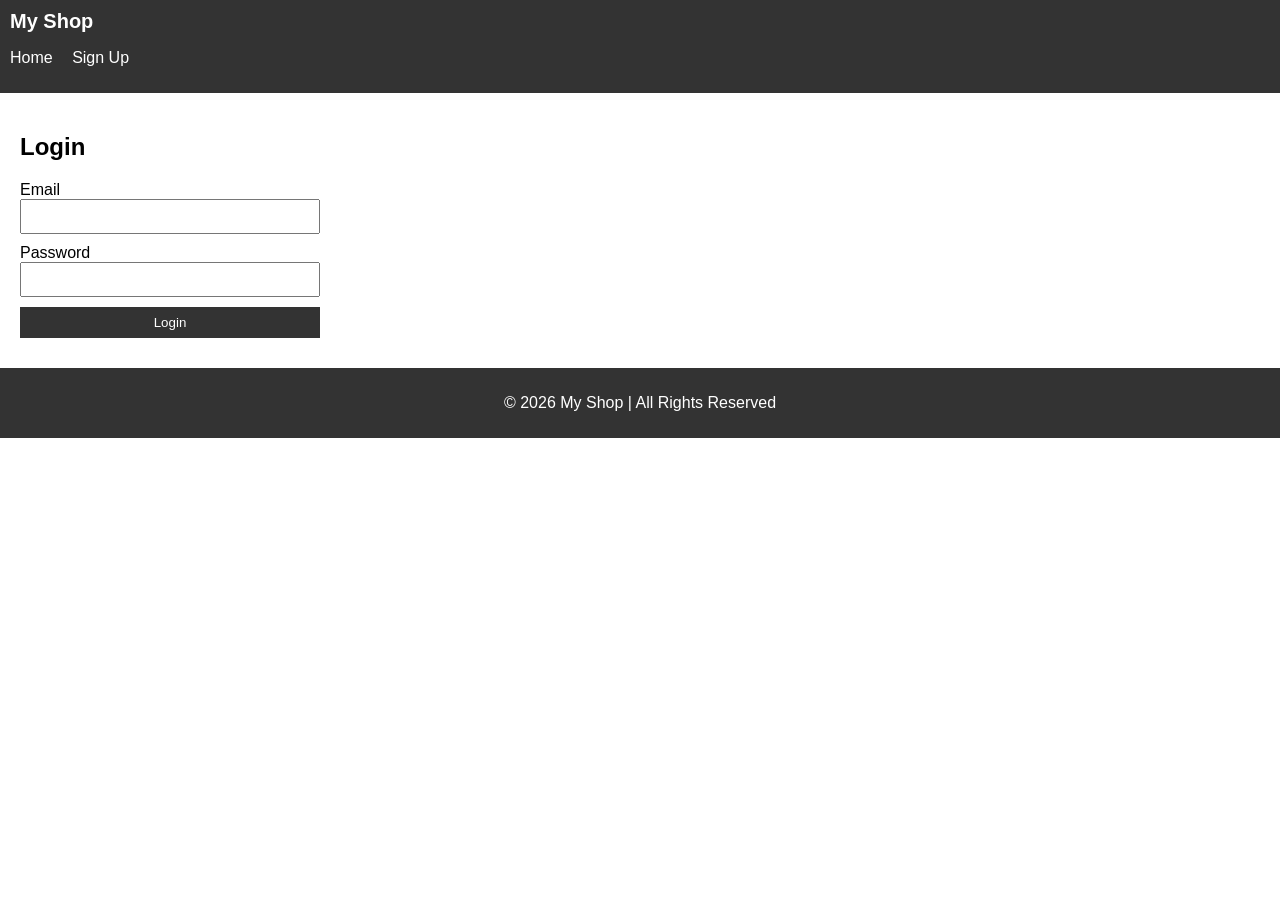
==== login.html @ 73df5454 "reset" ====
<!DOCTYPE html>
<html lang="en">
<head>
    <meta charset="UTF-8">
    <title>Login</title>
    <link rel="stylesheet" href="style.css">
</head>
<body>

<header>
    <div class="logo">My Shop</div>

    <nav>
        <ul>
            <li><a href="index.html">Home</a></li>
            <li><a href="signup.html">Sign Up</a></li>
        </ul>
    </nav>
</header>

<section class="auth">
    <h2>Login</h2>

    <form>
        <label>Email</label>
        <input type="email" required>

        <label>Password</label>
        <input type="password" required>

        <button type="submit">Login</button>
    </form>
</section>

<footer>
    <p>&copy; 2026 My Shop | All Rights Reserved</p>
</footer>

</body>
</html>
---- style.css ----
/* Reset */
body {
  font-family: Arial, sans-serif;
  margin: 0;
  padding: 0;
}

/* Header */
header {
  background-color: #333;
  color: white;
  padding: 10px;
}

.logo {
  font-size: 20px;
  font-weight: bold;
}

nav ul {
  list-style: none;
  padding: 0;
}

nav ul li {
  display: inline;
  margin-right: 15px;
}

nav a {
  color: white;
  text-decoration: none;
}

/* Hero */
.hero {
  text-align: center;
  padding: 30px;
  background-color: #eee;
}

.hero img {
  max-width: 100%;
}

/* About */
.about {
  padding: 20px;
}

/* Products */
.products {
  padding: 20px;
}

.product-grid {
  display: flex;
  gap: 10px;
}

.product-card {
  border: 1px solid #ccc;
  padding: 10px;
  width: 200px;
  text-align: center;
}

.product-card img {
  width: 100%;
  height: 150px;
}

/* Contact */
.contact {
  padding: 20px;
}

.contact form {
  display: flex;
  flex-direction: column;
  max-width: 300px;
}

.contact input,
.contact textarea,
.contact button {
  margin-bottom: 10px;
  padding: 8px;
}

/* Login & Signup */
.auth {
  padding: 20px;
}

.auth form {
  display: flex;
  flex-direction: column;
  max-width: 300px;
}

.auth input,
.auth button {
  margin-bottom: 10px;
  padding: 8px;
}

button {
  background-color: #333;
  color: white;
  border: none;
  cursor: pointer;
}

/* Footer */
footer {
  text-align: center;
  padding: 10px;
  background-color: #333;
  color: white;
}
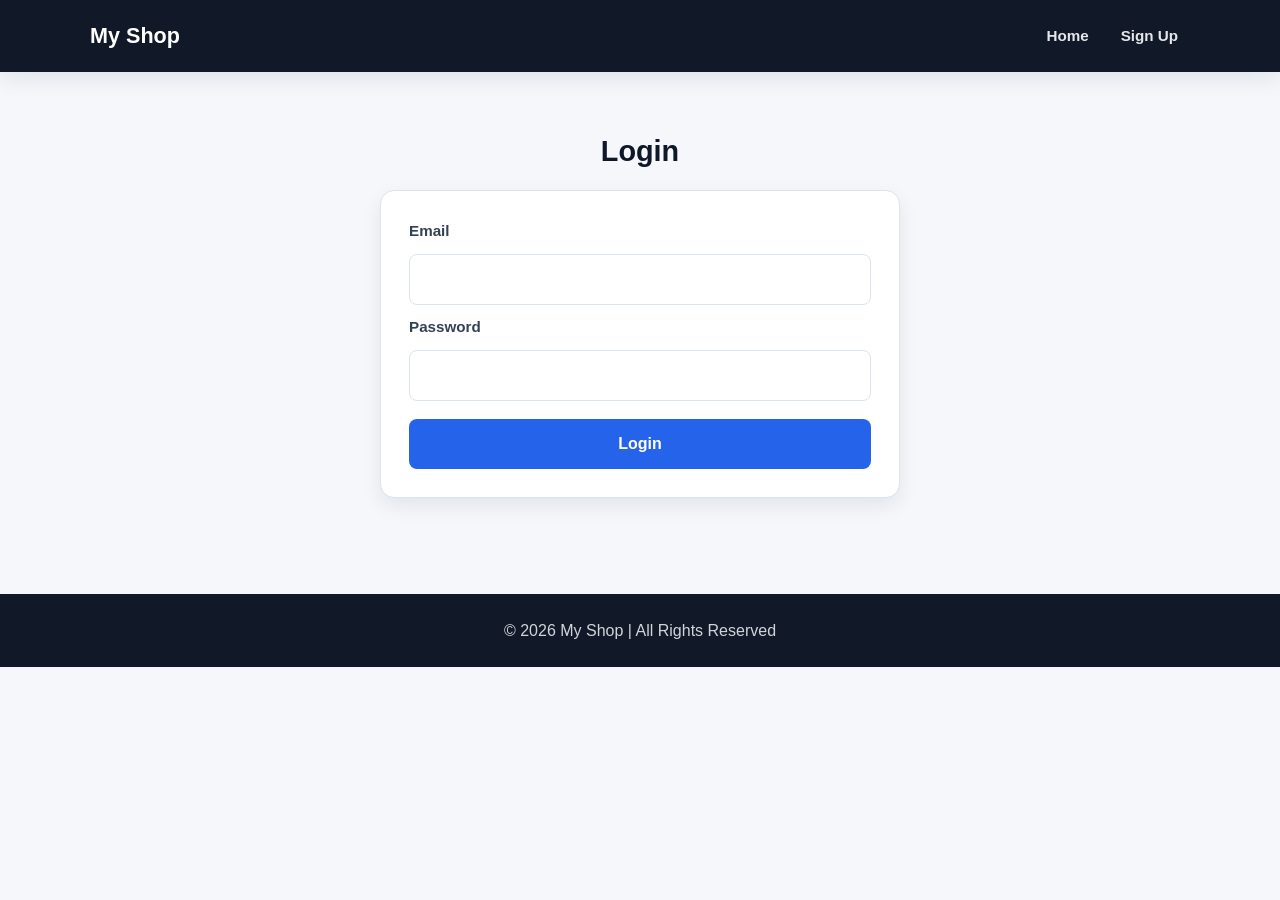
==== commit 45a57949: "updating css" ====
--- a/login.html
+++ b/login.html
@@ -2,6 +2,7 @@
 <html lang="en">
 <head>
     <meta charset="UTF-8">
+    <meta name="viewport" content="width=device-width, initial-scale=1.0">
     <title>Login</title>
     <link rel="stylesheet" href="style.css">
 </head>
@@ -37,4 +38,4 @@
 </footer>
 
 </body>
-</html>+</html>
--- a/style.css
+++ b/style.css
@@ -1,121 +1,407 @@
-/* Reset */
+/* =========================
+   Theme
+========================= */
+:root {
+  --color-bg: #f5f7fb;
+  --color-surface: #ffffff;
+  --color-text: #1f2937;
+  --color-muted: #64748b;
+  --color-primary: #2563eb;
+  --color-primary-dark: #1d4ed8;
+  --color-accent: #f97316;
+  --color-border: #dbe3ef;
+  --shadow-sm: 0 8px 20px rgba(15, 23, 42, 0.08);
+  --shadow-md: 0 16px 40px rgba(15, 23, 42, 0.12);
+  --radius-sm: 8px;
+  --radius-md: 14px;
+  --container: 1100px;
+}
+
+/* =========================
+   Base
+========================= */
+* {
+  box-sizing: border-box;
+}
+
+html {
+  scroll-behavior: smooth;
+}
+
 body {
-  font-family: Arial, sans-serif;
+  min-height: 100vh;
+  margin: 0;
+  color: var(--color-text);
+  background: var(--color-bg);
+  font-family: Arial, Helvetica, sans-serif;
+  line-height: 1.6;
+}
+
+img {
+  display: block;
+  max-width: 100%;
+}
+
+a {
+  color: inherit;
+}
+
+h1,
+h2,
+h3,
+p {
+  margin-top: 0;
+}
+
+h1 {
+  margin-bottom: 10px;
+  font-size: clamp(2rem, 4vw, 3.4rem);
+  line-height: 1.1;
+}
+
+h2 {
+  margin-bottom: 16px;
+  color: #0f172a;
+  font-size: 1.8rem;
+}
+
+h3 {
+  margin-bottom: 6px;
+  font-size: 1.12rem;
+}
+
+section {
+  width: min(var(--container), calc(100% - 32px));
+  margin: 0 auto;
+  padding: 56px 0;
+}
+
+/* =========================
+   Header / Navigation
+========================= */
+header {
+  position: sticky;
+  top: 0;
+  z-index: 10;
+  display: flex;
+  align-items: center;
+  justify-content: space-between;
+  gap: 24px;
+  padding: 16px max(20px, calc((100% - var(--container)) / 2));
+  color: #ffffff;
+  background: #111827;
+  box-shadow: var(--shadow-sm);
+}
+
+.logo {
+  font-size: 1.35rem;
+  font-weight: 800;
+  letter-spacing: 0;
+}
+
+nav ul {
+  display: flex;
+  flex-wrap: wrap;
+  justify-content: flex-end;
+  gap: 8px;
   margin: 0;
   padding: 0;
-}
-
-/* Header */
-header {
-  background-color: #333;
-  color: white;
-  padding: 10px;
-}
-
-.logo {
-  font-size: 20px;
-  font-weight: bold;
-}
-
-nav ul {
   list-style: none;
-  padding: 0;
-}
-
-nav ul li {
-  display: inline;
-  margin-right: 15px;
 }
 
 nav a {
-  color: white;
+  display: inline-flex;
+  align-items: center;
+  min-height: 38px;
+  padding: 8px 12px;
+  border-radius: var(--radius-sm);
+  color: #e5e7eb;
+  font-size: 0.95rem;
+  font-weight: 700;
   text-decoration: none;
-}
-
-/* Hero */
+  transition: background-color 0.2s ease, color 0.2s ease;
+}
+
+nav a:hover,
+nav a:focus {
+  color: #ffffff;
+  background: rgba(255, 255, 255, 0.12);
+  outline: none;
+}
+
+/* =========================
+   Hero
+========================= */
 .hero {
+  display: grid;
+  grid-template-columns: minmax(260px, 0.95fr) minmax(280px, 1.05fr);
+  align-items: center;
+  gap: 36px;
+  width: 100%;
+  max-width: none;
+  min-height: 520px;
+  margin: 0;
+  padding: 72px max(20px, calc((100% - var(--container)) / 2));
+  color: #ffffff;
+  background:
+    linear-gradient(120deg, rgba(15, 23, 42, 0.88), rgba(37, 99, 235, 0.7)),
+    #1f2937;
+}
+
+.hero img {
+  grid-row: 1 / span 2;
+  grid-column: 2;
+  width: 100%;
+  height: min(360px, 48vw);
+  border: 6px solid rgba(255, 255, 255, 0.25);
+  border-radius: var(--radius-md);
+  object-fit: cover;
+  box-shadow: var(--shadow-md);
+}
+
+.hero h1,
+.hero p {
+  grid-column: 1;
+  max-width: 560px;
+}
+
+.hero p {
+  margin-bottom: 0;
+  color: #e0ecff;
+  font-size: 1.1rem;
+}
+
+/* =========================
+   About
+========================= */
+.about {
+  max-width: 860px;
   text-align: center;
-  padding: 30px;
-  background-color: #eee;
-}
-
-.hero img {
-  max-width: 100%;
-}
-
-/* About */
-.about {
-  padding: 20px;
-}
-
-/* Products */
-.products {
-  padding: 20px;
+}
+
+.about p {
+  color: var(--color-muted);
+  font-size: 1.03rem;
+}
+
+.about strong {
+  color: var(--color-primary);
+}
+
+/* =========================
+   Products
+========================= */
+.products h2 {
+  text-align: center;
 }
 
 .product-grid {
-  display: flex;
-  gap: 10px;
+  display: grid;
+  grid-template-columns: repeat(3, minmax(0, 1fr));
+  gap: 24px;
 }
 
 .product-card {
-  border: 1px solid #ccc;
-  padding: 10px;
-  width: 200px;
-  text-align: center;
+  overflow: hidden;
+  border: 1px solid var(--color-border);
+  border-radius: var(--radius-md);
+  background: var(--color-surface);
+  box-shadow: var(--shadow-sm);
+  transition: transform 0.2s ease, box-shadow 0.2s ease;
+}
+
+.product-card:hover {
+  transform: translateY(-6px);
+  box-shadow: var(--shadow-md);
 }
 
 .product-card img {
   width: 100%;
-  height: 150px;
-}
-
-/* Contact */
-.contact {
-  padding: 20px;
-}
-
-.contact form {
-  display: flex;
-  flex-direction: column;
-  max-width: 300px;
-}
-
-.contact input,
-.contact textarea,
-.contact button {
-  margin-bottom: 10px;
-  padding: 8px;
-}
-
-/* Login & Signup */
+  aspect-ratio: 4 / 3;
+  object-fit: cover;
+  background: #e5e7eb;
+}
+
+.product-card h3,
+.product-card p,
+.product-card .price {
+  margin-right: 18px;
+  margin-left: 18px;
+}
+
+.product-card h3 {
+  margin-top: 18px;
+}
+
+.product-card p {
+  min-height: 48px;
+  color: var(--color-muted);
+}
+
+.price {
+  display: inline-block;
+  margin-bottom: 20px;
+  color: var(--color-accent);
+  font-size: 1.15rem;
+  font-weight: 800;
+}
+
+/* =========================
+   Forms
+========================= */
+.contact,
 .auth {
-  padding: 20px;
-}
-
+  max-width: 520px;
+}
+
+.contact h2,
+.auth h2 {
+  text-align: center;
+}
+
+.contact form,
 .auth form {
   display: flex;
   flex-direction: column;
-  max-width: 300px;
-}
-
-.auth input,
-.auth button {
-  margin-bottom: 10px;
-  padding: 8px;
+  gap: 10px;
+  padding: 28px;
+  border: 1px solid var(--color-border);
+  border-radius: var(--radius-md);
+  background: var(--color-surface);
+  box-shadow: var(--shadow-sm);
+}
+
+label {
+  color: #334155;
+  font-size: 0.95rem;
+  font-weight: 700;
+}
+
+input,
+textarea {
+  width: 100%;
+  padding: 12px 14px;
+  border: 1px solid var(--color-border);
+  border-radius: var(--radius-sm);
+  color: var(--color-text);
+  font: inherit;
+  background: #ffffff;
+  transition: border-color 0.2s ease, box-shadow 0.2s ease;
+}
+
+textarea {
+  min-height: 130px;
+  resize: vertical;
+}
+
+input:focus,
+textarea:focus {
+  border-color: var(--color-primary);
+  box-shadow: 0 0 0 4px rgba(37, 99, 235, 0.14);
+  outline: none;
 }
 
 button {
-  background-color: #333;
-  color: white;
-  border: none;
+  min-height: 44px;
+  margin-top: 8px;
+  padding: 12px 18px;
+  border: 0;
+  border-radius: var(--radius-sm);
+  color: #ffffff;
+  background: var(--color-primary);
+  font: inherit;
+  font-weight: 800;
   cursor: pointer;
-}
-
-/* Footer */
+  transition: background-color 0.2s ease, transform 0.2s ease;
+}
+
+button:hover {
+  background: var(--color-primary-dark);
+  transform: translateY(-1px);
+}
+
+/* =========================
+   Footer
+========================= */
 footer {
+  margin-top: 40px;
+  padding: 24px 16px;
+  color: #d1d5db;
   text-align: center;
-  padding: 10px;
-  background-color: #333;
-  color: white;
-}+  background: #111827;
+}
+
+footer p {
+  margin: 0;
+}
+
+/* =========================
+   Responsive
+========================= */
+@media (max-width: 820px) {
+  header {
+    align-items: flex-start;
+    flex-direction: column;
+  }
+
+  nav ul {
+    justify-content: flex-start;
+  }
+
+  .hero {
+    grid-template-columns: 1fr;
+    min-height: auto;
+    padding-top: 48px;
+    padding-bottom: 48px;
+  }
+
+  .hero img {
+    grid-row: 3;
+    grid-column: auto;
+    height: auto;
+    max-height: 280px;
+  }
+
+  .hero h1 {
+    grid-row: 1;
+  }
+
+  .hero p {
+    grid-row: 2;
+  }
+
+  .product-grid {
+    grid-template-columns: repeat(2, minmax(0, 1fr));
+  }
+}
+
+@media (max-width: 560px) {
+  section {
+    width: min(100% - 24px, var(--container));
+    padding: 40px 0;
+  }
+
+  header {
+    padding: 14px 12px;
+  }
+
+  nav a {
+    min-height: 34px;
+    padding: 6px 9px;
+    font-size: 0.88rem;
+  }
+
+  .hero {
+    padding-right: 12px;
+    padding-left: 12px;
+  }
+
+  .product-grid {
+    grid-template-columns: 1fr;
+  }
+
+  .contact form,
+  .auth form {
+    padding: 20px;
+  }
+}
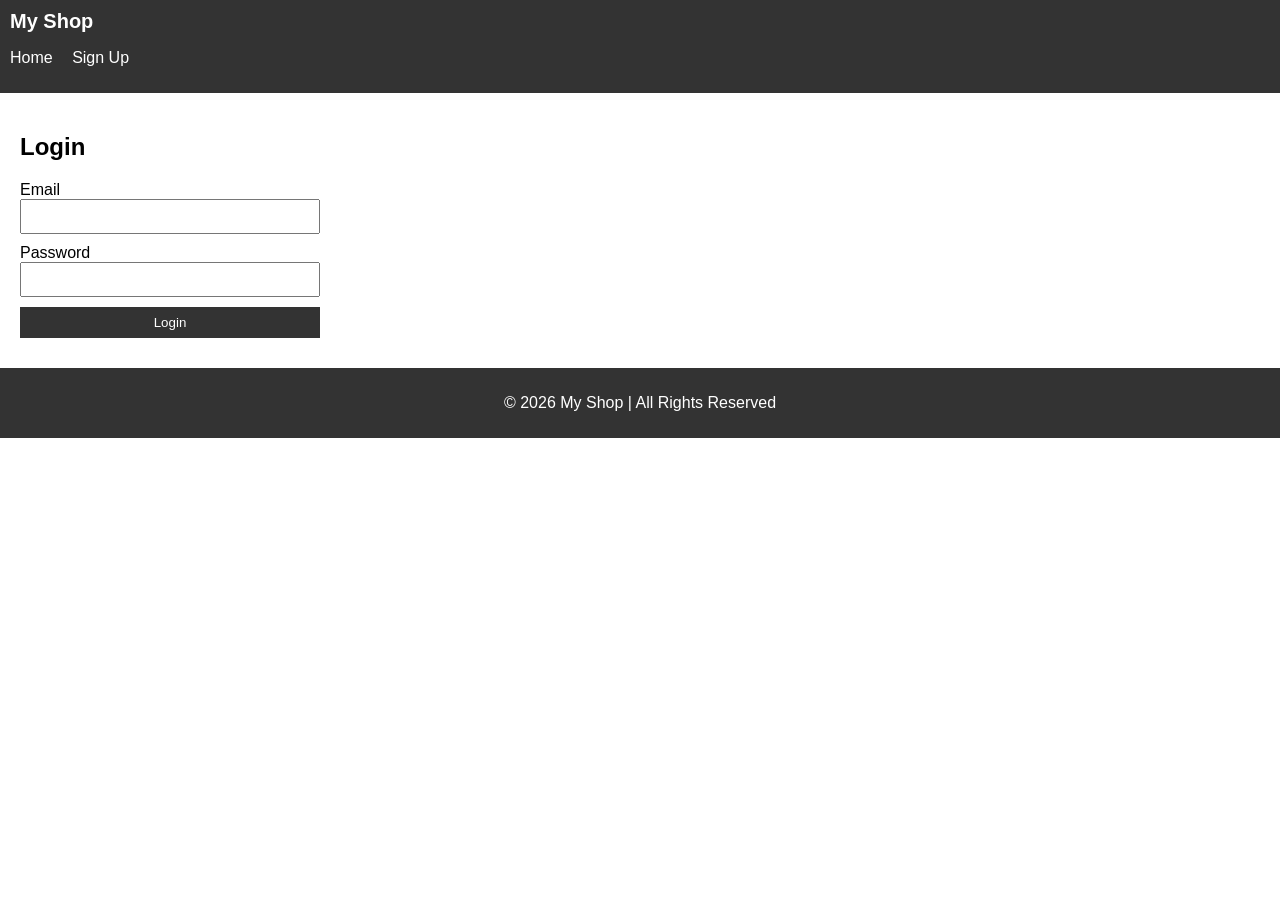
==== commit 0cbef6f6: "hu" ====
--- a/login.html
+++ b/login.html
@@ -2,7 +2,6 @@
 <html lang="en">
 <head>
     <meta charset="UTF-8">
-    <meta name="viewport" content="width=device-width, initial-scale=1.0">
     <title>Login</title>
     <link rel="stylesheet" href="style.css">
 </head>
@@ -38,4 +37,4 @@
 </footer>
 
 </body>
-</html>
+</html>
--- a/style.css
+++ b/style.css
@@ -1,407 +1,121 @@
-/* =========================
-   Theme
-========================= */
-:root {
-  --color-bg: #f5f7fb;
-  --color-surface: #ffffff;
-  --color-text: #1f2937;
-  --color-muted: #64748b;
-  --color-primary: #2563eb;
-  --color-primary-dark: #1d4ed8;
-  --color-accent: #f97316;
-  --color-border: #dbe3ef;
-  --shadow-sm: 0 8px 20px rgba(15, 23, 42, 0.08);
-  --shadow-md: 0 16px 40px rgba(15, 23, 42, 0.12);
-  --radius-sm: 8px;
-  --radius-md: 14px;
-  --container: 1100px;
+/* Reset */
+body {
+  font-family: Arial, sans-serif;
+  margin: 0;
+  padding: 0;
 }
 
-/* =========================
-   Base
-========================= */
-* {
-  box-sizing: border-box;
+/* Header */
+header {
+  background-color: #333;
+  color: white;
+  padding: 10px;
 }
 
-html {
-  scroll-behavior: smooth;
+.logo {
+  font-size: 20px;
+  font-weight: bold;
 }
 
-body {
-  min-height: 100vh;
-  margin: 0;
-  color: var(--color-text);
-  background: var(--color-bg);
-  font-family: Arial, Helvetica, sans-serif;
-  line-height: 1.6;
+nav ul {
+  list-style: none;
+  padding: 0;
 }
 
-img {
-  display: block;
+nav ul li {
+  display: inline;
+  margin-right: 15px;
+}
+
+nav a {
+  color: white;
+  text-decoration: none;
+}
+
+/* Hero */
+.hero {
+  text-align: center;
+  padding: 30px;
+  background-color: #eee;
+}
+
+.hero img {
   max-width: 100%;
 }
 
-a {
-  color: inherit;
+/* About */
+.about {
+  padding: 20px;
 }
 
-h1,
-h2,
-h3,
-p {
-  margin-top: 0;
-}
-
-h1 {
-  margin-bottom: 10px;
-  font-size: clamp(2rem, 4vw, 3.4rem);
-  line-height: 1.1;
-}
-
-h2 {
-  margin-bottom: 16px;
-  color: #0f172a;
-  font-size: 1.8rem;
-}
-
-h3 {
-  margin-bottom: 6px;
-  font-size: 1.12rem;
-}
-
-section {
-  width: min(var(--container), calc(100% - 32px));
-  margin: 0 auto;
-  padding: 56px 0;
-}
-
-/* =========================
-   Header / Navigation
-========================= */
-header {
-  position: sticky;
-  top: 0;
-  z-index: 10;
-  display: flex;
-  align-items: center;
-  justify-content: space-between;
-  gap: 24px;
-  padding: 16px max(20px, calc((100% - var(--container)) / 2));
-  color: #ffffff;
-  background: #111827;
-  box-shadow: var(--shadow-sm);
-}
-
-.logo {
-  font-size: 1.35rem;
-  font-weight: 800;
-  letter-spacing: 0;
-}
-
-nav ul {
-  display: flex;
-  flex-wrap: wrap;
-  justify-content: flex-end;
-  gap: 8px;
-  margin: 0;
-  padding: 0;
-  list-style: none;
-}
-
-nav a {
-  display: inline-flex;
-  align-items: center;
-  min-height: 38px;
-  padding: 8px 12px;
-  border-radius: var(--radius-sm);
-  color: #e5e7eb;
-  font-size: 0.95rem;
-  font-weight: 700;
-  text-decoration: none;
-  transition: background-color 0.2s ease, color 0.2s ease;
-}
-
-nav a:hover,
-nav a:focus {
-  color: #ffffff;
-  background: rgba(255, 255, 255, 0.12);
-  outline: none;
-}
-
-/* =========================
-   Hero
-========================= */
-.hero {
-  display: grid;
-  grid-template-columns: minmax(260px, 0.95fr) minmax(280px, 1.05fr);
-  align-items: center;
-  gap: 36px;
-  width: 100%;
-  max-width: none;
-  min-height: 520px;
-  margin: 0;
-  padding: 72px max(20px, calc((100% - var(--container)) / 2));
-  color: #ffffff;
-  background:
-    linear-gradient(120deg, rgba(15, 23, 42, 0.88), rgba(37, 99, 235, 0.7)),
-    #1f2937;
-}
-
-.hero img {
-  grid-row: 1 / span 2;
-  grid-column: 2;
-  width: 100%;
-  height: min(360px, 48vw);
-  border: 6px solid rgba(255, 255, 255, 0.25);
-  border-radius: var(--radius-md);
-  object-fit: cover;
-  box-shadow: var(--shadow-md);
-}
-
-.hero h1,
-.hero p {
-  grid-column: 1;
-  max-width: 560px;
-}
-
-.hero p {
-  margin-bottom: 0;
-  color: #e0ecff;
-  font-size: 1.1rem;
-}
-
-/* =========================
-   About
-========================= */
-.about {
-  max-width: 860px;
-  text-align: center;
-}
-
-.about p {
-  color: var(--color-muted);
-  font-size: 1.03rem;
-}
-
-.about strong {
-  color: var(--color-primary);
-}
-
-/* =========================
-   Products
-========================= */
-.products h2 {
-  text-align: center;
+/* Products */
+.products {
+  padding: 20px;
 }
 
 .product-grid {
-  display: grid;
-  grid-template-columns: repeat(3, minmax(0, 1fr));
-  gap: 24px;
+  display: flex;
+  gap: 10px;
 }
 
 .product-card {
-  overflow: hidden;
-  border: 1px solid var(--color-border);
-  border-radius: var(--radius-md);
-  background: var(--color-surface);
-  box-shadow: var(--shadow-sm);
-  transition: transform 0.2s ease, box-shadow 0.2s ease;
-}
-
-.product-card:hover {
-  transform: translateY(-6px);
-  box-shadow: var(--shadow-md);
+  border: 1px solid #ccc;
+  padding: 10px;
+  width: 200px;
+  text-align: center;
 }
 
 .product-card img {
   width: 100%;
-  aspect-ratio: 4 / 3;
-  object-fit: cover;
-  background: #e5e7eb;
+  height: 150px;
 }
 
-.product-card h3,
-.product-card p,
-.product-card .price {
-  margin-right: 18px;
-  margin-left: 18px;
+/* Contact */
+.contact {
+  padding: 20px;
 }
 
-.product-card h3 {
-  margin-top: 18px;
+.contact form {
+  display: flex;
+  flex-direction: column;
+  max-width: 300px;
 }
 
-.product-card p {
-  min-height: 48px;
-  color: var(--color-muted);
+.contact input,
+.contact textarea,
+.contact button {
+  margin-bottom: 10px;
+  padding: 8px;
 }
 
-.price {
-  display: inline-block;
-  margin-bottom: 20px;
-  color: var(--color-accent);
-  font-size: 1.15rem;
-  font-weight: 800;
+/* Login & Signup */
+.auth {
+  padding: 20px;
 }
 
-/* =========================
-   Forms
-========================= */
-.contact,
-.auth {
-  max-width: 520px;
-}
-
-.contact h2,
-.auth h2 {
-  text-align: center;
-}
-
-.contact form,
 .auth form {
   display: flex;
   flex-direction: column;
-  gap: 10px;
-  padding: 28px;
-  border: 1px solid var(--color-border);
-  border-radius: var(--radius-md);
-  background: var(--color-surface);
-  box-shadow: var(--shadow-sm);
+  max-width: 300px;
 }
 
-label {
-  color: #334155;
-  font-size: 0.95rem;
-  font-weight: 700;
-}
-
-input,
-textarea {
-  width: 100%;
-  padding: 12px 14px;
-  border: 1px solid var(--color-border);
-  border-radius: var(--radius-sm);
-  color: var(--color-text);
-  font: inherit;
-  background: #ffffff;
-  transition: border-color 0.2s ease, box-shadow 0.2s ease;
-}
-
-textarea {
-  min-height: 130px;
-  resize: vertical;
-}
-
-input:focus,
-textarea:focus {
-  border-color: var(--color-primary);
-  box-shadow: 0 0 0 4px rgba(37, 99, 235, 0.14);
-  outline: none;
+.auth input,
+.auth button {
+  margin-bottom: 10px;
+  padding: 8px;
 }
 
 button {
-  min-height: 44px;
-  margin-top: 8px;
-  padding: 12px 18px;
-  border: 0;
-  border-radius: var(--radius-sm);
-  color: #ffffff;
-  background: var(--color-primary);
-  font: inherit;
-  font-weight: 800;
+  background-color: #333;
+  color: white;
+  border: none;
   cursor: pointer;
-  transition: background-color 0.2s ease, transform 0.2s ease;
 }
 
-button:hover {
-  background: var(--color-primary-dark);
-  transform: translateY(-1px);
-}
-
-/* =========================
-   Footer
-========================= */
+/* Footer */
 footer {
-  margin-top: 40px;
-  padding: 24px 16px;
-  color: #d1d5db;
   text-align: center;
-  background: #111827;
-}
-
-footer p {
-  margin: 0;
-}
-
-/* =========================
-   Responsive
-========================= */
-@media (max-width: 820px) {
-  header {
-    align-items: flex-start;
-    flex-direction: column;
-  }
-
-  nav ul {
-    justify-content: flex-start;
-  }
-
-  .hero {
-    grid-template-columns: 1fr;
-    min-height: auto;
-    padding-top: 48px;
-    padding-bottom: 48px;
-  }
-
-  .hero img {
-    grid-row: 3;
-    grid-column: auto;
-    height: auto;
-    max-height: 280px;
-  }
-
-  .hero h1 {
-    grid-row: 1;
-  }
-
-  .hero p {
-    grid-row: 2;
-  }
-
-  .product-grid {
-    grid-template-columns: repeat(2, minmax(0, 1fr));
-  }
-}
-
-@media (max-width: 560px) {
-  section {
-    width: min(100% - 24px, var(--container));
-    padding: 40px 0;
-  }
-
-  header {
-    padding: 14px 12px;
-  }
-
-  nav a {
-    min-height: 34px;
-    padding: 6px 9px;
-    font-size: 0.88rem;
-  }
-
-  .hero {
-    padding-right: 12px;
-    padding-left: 12px;
-  }
-
-  .product-grid {
-    grid-template-columns: 1fr;
-  }
-
-  .contact form,
-  .auth form {
-    padding: 20px;
-  }
-}
+  padding: 10px;
+  background-color: #333;
+  color: white;
+}
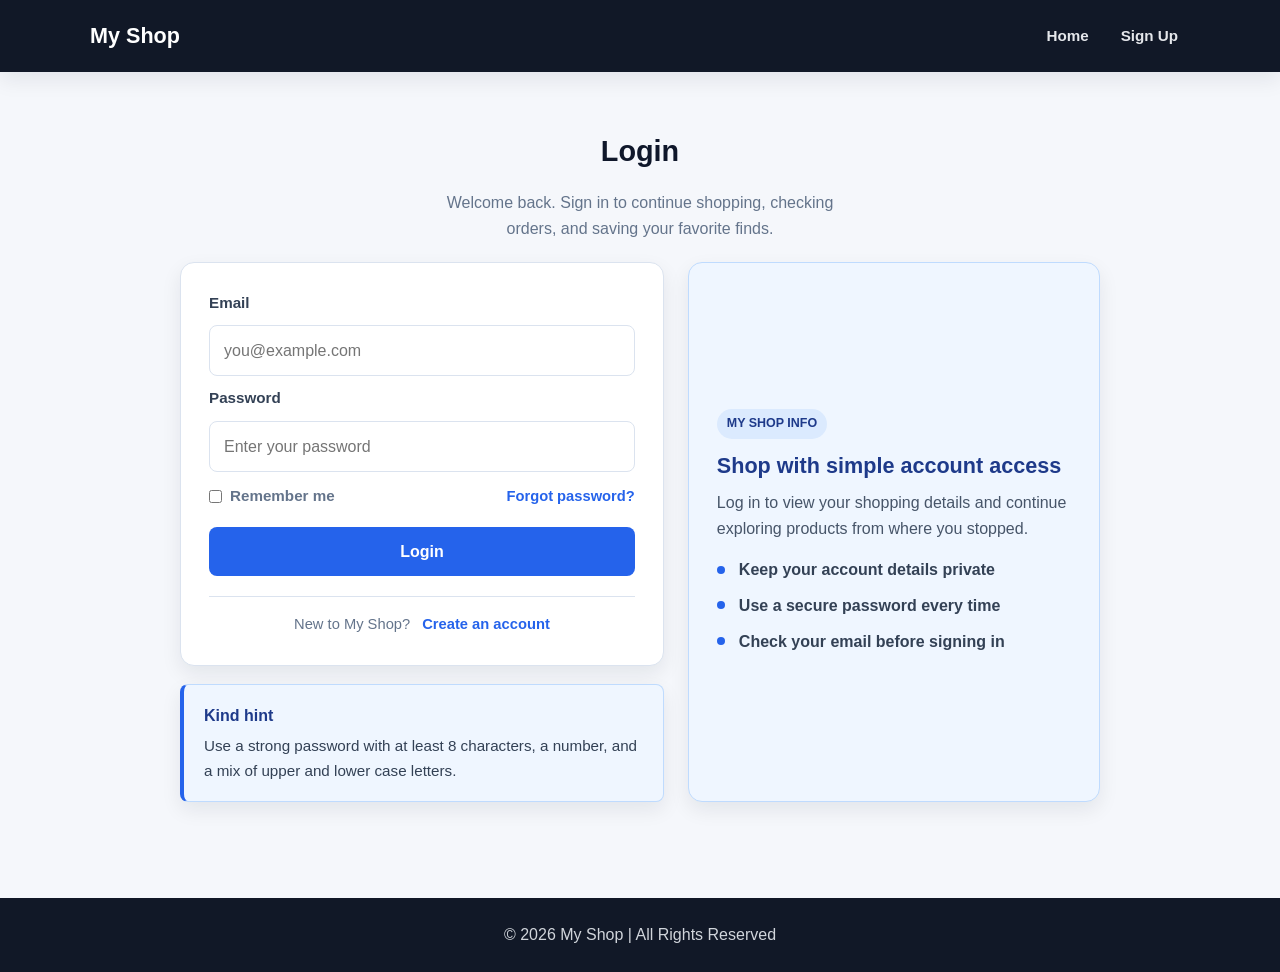
==== commit a1abe5fd: "change in the login , signup , registration" ====
--- a/login.html
+++ b/login.html
@@ -2,6 +2,7 @@
 <html lang="en">
 <head>
     <meta charset="UTF-8">
+    <meta name="viewport" content="width=device-width, initial-scale=1.0">
     <title>Login</title>
     <link rel="stylesheet" href="style.css">
 </head>
@@ -20,16 +21,50 @@
 
 <section class="auth">
     <h2>Login</h2>
+    <p class="auth-intro">Welcome back. Sign in to continue shopping, checking orders, and saving your favorite finds.</p>
 
-    <form>
-        <label>Email</label>
-        <input type="email" required>
+    <div class="auth-layout">
+        <div class="auth-main">
+            <form>
+                <label>Email</label>
+                <input type="email" placeholder="you@example.com" required>
 
-        <label>Password</label>
-        <input type="password" required>
+                <label>Password</label>
+                <input type="password" placeholder="Enter your password" required>
 
-        <button type="submit">Login</button>
-    </form>
+                <div class="auth-row">
+                    <label class="remember-choice">
+                        <input type="checkbox">
+                        <span>Remember me</span>
+                    </label>
+                    <a href="signup.html">Forgot password?</a>
+                </div>
+
+                <button type="submit">Login</button>
+
+                <div class="auth-switch">
+                    <span>New to My Shop?</span>
+                    <a href="signup.html">Create an account</a>
+                </div>
+            </form>
+
+            <div class="auth-hint">
+                <h3>Kind hint</h3>
+                <p>Use a strong password with at least 8 characters, a number, and a mix of upper and lower case letters.</p>
+            </div>
+        </div>
+
+        <div class="auth-side">
+            <span class="auth-badge">My Shop info</span>
+            <h3>Shop with simple account access</h3>
+            <p>Log in to view your shopping details and continue exploring products from where you stopped.</p>
+            <ul>
+                <li>Keep your account details private</li>
+                <li>Use a secure password every time</li>
+                <li>Check your email before signing in</li>
+            </ul>
+        </div>
+    </div>
 </section>
 
 <footer>
@@ -37,4 +72,4 @@
 </footer>
 
 </body>
-</html>+</html>
--- a/style.css
+++ b/style.css
@@ -1,121 +1,580 @@
-/* Reset */
+/* =========================
+   Theme
+========================= */
+:root {
+  --color-bg: #f5f7fb;
+  --color-surface: #ffffff;
+  --color-text: #1f2937;
+  --color-muted: #64748b;
+  --color-primary: #2563eb;
+  --color-primary-dark: #1d4ed8;
+  --color-accent: #f97316;
+  --color-border: #dbe3ef;
+  --shadow-sm: 0 8px 20px rgba(15, 23, 42, 0.08);
+  --shadow-md: 0 16px 40px rgba(15, 23, 42, 0.12);
+  --radius-sm: 8px;
+  --radius-md: 14px;
+  --container: 1100px;
+}
+
+/* =========================
+   Base
+========================= */
+* {
+  box-sizing: border-box;
+}
+
+html {
+  scroll-behavior: smooth;
+}
+
 body {
-  font-family: Arial, sans-serif;
+  min-height: 100vh;
+  margin: 0;
+  color: var(--color-text);
+  background: var(--color-bg);
+  font-family: Arial, Helvetica, sans-serif;
+  line-height: 1.6;
+}
+
+img {
+  display: block;
+  max-width: 100%;
+}
+
+a {
+  color: inherit;
+}
+
+h1,
+h2,
+h3,
+p {
+  margin-top: 0;
+}
+
+h1 {
+  margin-bottom: 10px;
+  font-size: clamp(2rem, 4vw, 3.4rem);
+  line-height: 1.1;
+}
+
+h2 {
+  margin-bottom: 16px;
+  color: #0f172a;
+  font-size: 1.8rem;
+}
+
+h3 {
+  margin-bottom: 6px;
+  font-size: 1.12rem;
+}
+
+section {
+  width: min(var(--container), calc(100% - 32px));
+  margin: 0 auto;
+  padding: 56px 0;
+}
+
+/* =========================
+   Header / Navigation
+========================= */
+header {
+  position: sticky;
+  top: 0;
+  z-index: 10;
+  display: flex;
+  align-items: center;
+  justify-content: space-between;
+  gap: 24px;
+  padding: 16px max(20px, calc((100% - var(--container)) / 2));
+  color: #ffffff;
+  background: #111827;
+  box-shadow: var(--shadow-sm);
+}
+
+.logo {
+  font-size: 1.35rem;
+  font-weight: 800;
+  letter-spacing: 0;
+}
+
+nav ul {
+  display: flex;
+  flex-wrap: wrap;
+  justify-content: flex-end;
+  gap: 8px;
   margin: 0;
   padding: 0;
-}
-
-/* Header */
-header {
-  background-color: #333;
-  color: white;
-  padding: 10px;
-}
-
-.logo {
-  font-size: 20px;
-  font-weight: bold;
-}
-
-nav ul {
   list-style: none;
-  padding: 0;
-}
-
-nav ul li {
-  display: inline;
-  margin-right: 15px;
 }
 
 nav a {
-  color: white;
+  display: inline-flex;
+  align-items: center;
+  min-height: 38px;
+  padding: 8px 12px;
+  border-radius: var(--radius-sm);
+  color: #e5e7eb;
+  font-size: 0.95rem;
+  font-weight: 700;
   text-decoration: none;
-}
-
-/* Hero */
+  transition: background-color 0.2s ease, color 0.2s ease;
+}
+
+nav a:hover,
+nav a:focus {
+  color: #ffffff;
+  background: rgba(255, 255, 255, 0.12);
+  outline: none;
+}
+
+/* =========================
+   Hero
+========================= */
 .hero {
+  display: grid;
+  grid-template-columns: minmax(260px, 0.95fr) minmax(280px, 1.05fr);
+  align-items: center;
+  gap: 36px;
+  width: 100%;
+  max-width: none;
+  min-height: 520px;
+  margin: 0;
+  padding: 72px max(20px, calc((100% - var(--container)) / 2));
+  color: #ffffff;
+  background:
+    linear-gradient(120deg, rgba(15, 23, 42, 0.88), rgba(37, 99, 235, 0.7)),
+    #1f2937;
+}
+
+.hero img {
+  grid-row: 1 / span 2;
+  grid-column: 2;
+  width: 100%;
+  height: min(360px, 48vw);
+  border: 6px solid rgba(255, 255, 255, 0.25);
+  border-radius: var(--radius-md);
+  object-fit: cover;
+  box-shadow: var(--shadow-md);
+}
+
+.hero h1,
+.hero p {
+  grid-column: 1;
+  max-width: 560px;
+}
+
+.hero p {
+  margin-bottom: 0;
+  color: #e0ecff;
+  font-size: 1.1rem;
+}
+
+/* =========================
+   About
+========================= */
+.about {
+  max-width: 860px;
   text-align: center;
-  padding: 30px;
-  background-color: #eee;
-}
-
-.hero img {
-  max-width: 100%;
-}
-
-/* About */
-.about {
-  padding: 20px;
-}
-
-/* Products */
-.products {
-  padding: 20px;
+}
+
+.about p {
+  color: var(--color-muted);
+  font-size: 1.03rem;
+}
+
+.about strong {
+  color: var(--color-primary);
+}
+
+/* =========================
+   Products
+========================= */
+.products h2 {
+  text-align: center;
 }
 
 .product-grid {
-  display: flex;
-  gap: 10px;
+  display: grid;
+  grid-template-columns: repeat(3, minmax(0, 1fr));
+  gap: 24px;
 }
 
 .product-card {
-  border: 1px solid #ccc;
-  padding: 10px;
-  width: 200px;
-  text-align: center;
+  overflow: hidden;
+  border: 1px solid var(--color-border);
+  border-radius: var(--radius-md);
+  background: var(--color-surface);
+  box-shadow: var(--shadow-sm);
+  transition: transform 0.2s ease, box-shadow 0.2s ease;
+}
+
+.product-card:hover {
+  transform: translateY(-6px);
+  box-shadow: var(--shadow-md);
 }
 
 .product-card img {
   width: 100%;
-  height: 150px;
-}
-
-/* Contact */
-.contact {
-  padding: 20px;
-}
-
-.contact form {
-  display: flex;
-  flex-direction: column;
-  max-width: 300px;
-}
-
-.contact input,
-.contact textarea,
-.contact button {
-  margin-bottom: 10px;
-  padding: 8px;
-}
-
-/* Login & Signup */
+  aspect-ratio: 4 / 3;
+  object-fit: cover;
+  background: #e5e7eb;
+}
+
+.product-card h3,
+.product-card p,
+.product-card .price {
+  margin-right: 18px;
+  margin-left: 18px;
+}
+
+.product-card h3 {
+  margin-top: 18px;
+}
+
+.product-card p {
+  min-height: 48px;
+  color: var(--color-muted);
+}
+
+.price {
+  display: inline-block;
+  margin-bottom: 20px;
+  color: var(--color-accent);
+  font-size: 1.15rem;
+  font-weight: 800;
+}
+
+/* =========================
+   Forms
+========================= */
+.contact,
 .auth {
-  padding: 20px;
-}
-
+  max-width: 520px;
+}
+
+.auth {
+  max-width: 920px;
+}
+
+.contact h2,
+.auth h2 {
+  text-align: center;
+}
+
+.auth-intro {
+  max-width: 440px;
+  margin: 0 auto 20px;
+  color: var(--color-muted);
+  text-align: center;
+}
+
+.auth-layout {
+  display: grid;
+  grid-template-columns: minmax(0, 1.08fr) minmax(240px, 0.92fr);
+  align-items: stretch;
+  gap: 24px;
+}
+
+.auth-main {
+  min-width: 0;
+}
+
+.contact form,
 .auth form {
   display: flex;
   flex-direction: column;
-  max-width: 300px;
-}
-
-.auth input,
-.auth button {
+  gap: 10px;
+  padding: 28px;
+  border: 1px solid var(--color-border);
+  border-radius: var(--radius-md);
+  background: var(--color-surface);
+  box-shadow: var(--shadow-sm);
+}
+
+.auth-side {
+  display: flex;
+  flex-direction: column;
+  justify-content: center;
+  min-height: 100%;
+  padding: 28px;
+  border: 1px solid #bfdbfe;
+  border-radius: var(--radius-md);
+  background: #eff6ff;
+  box-shadow: var(--shadow-sm);
+}
+
+.auth-side h3 {
   margin-bottom: 10px;
-  padding: 8px;
+  color: #1e3a8a;
+  font-size: 1.35rem;
+  line-height: 1.25;
+}
+
+.auth-side p {
+  margin-bottom: 16px;
+  color: #475569;
+}
+
+.auth-side ul {
+  display: grid;
+  gap: 10px;
+  margin: 0;
+  padding: 0;
+  list-style: none;
+}
+
+.auth-side li {
+  position: relative;
+  padding-left: 22px;
+  color: #334155;
+  font-weight: 700;
+}
+
+.auth-side li::before {
+  position: absolute;
+  top: 0.52em;
+  left: 0;
+  width: 8px;
+  height: 8px;
+  border-radius: 50%;
+  background: var(--color-primary);
+  content: "";
+}
+
+.auth-badge {
+  align-self: flex-start;
+  margin-bottom: 14px;
+  padding: 5px 10px;
+  border-radius: 999px;
+  color: #1e3a8a;
+  background: #dbeafe;
+  font-size: 0.78rem;
+  font-weight: 800;
+  text-transform: uppercase;
+}
+
+label {
+  color: #334155;
+  font-size: 0.95rem;
+  font-weight: 700;
+}
+
+input,
+textarea {
+  width: 100%;
+  padding: 12px 14px;
+  border: 1px solid var(--color-border);
+  border-radius: var(--radius-sm);
+  color: var(--color-text);
+  font: inherit;
+  background: #ffffff;
+  transition: border-color 0.2s ease, box-shadow 0.2s ease;
+}
+
+input[type="checkbox"] {
+  width: auto;
+  margin: 0;
+  accent-color: var(--color-primary);
+}
+
+textarea {
+  min-height: 130px;
+  resize: vertical;
+}
+
+input:focus,
+textarea:focus {
+  border-color: var(--color-primary);
+  box-shadow: 0 0 0 4px rgba(37, 99, 235, 0.14);
+  outline: none;
 }
 
 button {
-  background-color: #333;
-  color: white;
-  border: none;
+  min-height: 44px;
+  margin-top: 8px;
+  padding: 12px 18px;
+  border: 0;
+  border-radius: var(--radius-sm);
+  color: #ffffff;
+  background: var(--color-primary);
+  font: inherit;
+  font-weight: 800;
   cursor: pointer;
-}
-
-/* Footer */
+  transition: background-color 0.2s ease, transform 0.2s ease;
+}
+
+button:hover {
+  background: var(--color-primary-dark);
+  transform: translateY(-1px);
+}
+
+.auth-row,
+.auth-switch {
+  display: flex;
+  align-items: center;
+  justify-content: space-between;
+  gap: 12px;
+  color: var(--color-muted);
+  font-size: 0.92rem;
+}
+
+.auth-row {
+  margin-top: 2px;
+}
+
+.remember-choice {
+  display: inline-flex;
+  align-items: center;
+  gap: 8px;
+  color: var(--color-muted);
+  font-weight: 600;
+}
+
+.auth-row a,
+.auth-switch a {
+  color: var(--color-primary);
+  font-weight: 800;
+  text-decoration: none;
+}
+
+.auth-row a:hover,
+.auth-row a:focus,
+.auth-switch a:hover,
+.auth-switch a:focus {
+  color: var(--color-primary-dark);
+  text-decoration: underline;
+}
+
+.auth-switch {
+  justify-content: center;
+  flex-wrap: wrap;
+  margin-top: 10px;
+  padding-top: 16px;
+  border-top: 1px solid var(--color-border);
+}
+
+.field-hint {
+  margin: -2px 0 4px;
+  color: var(--color-muted);
+  font-size: 0.88rem;
+  line-height: 1.45;
+}
+
+.auth-hint {
+  margin-top: 18px;
+  padding: 18px 20px;
+  border: 1px solid #bfdbfe;
+  border-left: 4px solid var(--color-primary);
+  border-radius: var(--radius-sm);
+  background: #eff6ff;
+  box-shadow: var(--shadow-sm);
+}
+
+.auth-hint h3 {
+  margin-bottom: 6px;
+  color: #1e3a8a;
+  font-size: 1rem;
+}
+
+.auth-hint p {
+  margin-bottom: 0;
+  color: #334155;
+  font-size: 0.95rem;
+}
+
+/* =========================
+   Footer
+========================= */
 footer {
+  margin-top: 40px;
+  padding: 24px 16px;
+  color: #d1d5db;
   text-align: center;
-  padding: 10px;
-  background-color: #333;
-  color: white;
-}+  background: #111827;
+}
+
+footer p {
+  margin: 0;
+}
+
+/* =========================
+   Responsive
+========================= */
+@media (max-width: 820px) {
+  header {
+    align-items: flex-start;
+    flex-direction: column;
+  }
+
+  nav ul {
+    justify-content: flex-start;
+  }
+
+  .hero {
+    grid-template-columns: 1fr;
+    min-height: auto;
+    padding-top: 48px;
+    padding-bottom: 48px;
+  }
+
+  .hero img {
+    grid-row: 3;
+    grid-column: auto;
+    height: auto;
+    max-height: 280px;
+  }
+
+  .hero h1 {
+    grid-row: 1;
+  }
+
+  .hero p {
+    grid-row: 2;
+  }
+
+  .product-grid {
+    grid-template-columns: repeat(2, minmax(0, 1fr));
+  }
+
+  .auth-layout {
+    grid-template-columns: 1fr;
+  }
+}
+
+@media (max-width: 560px) {
+  section {
+    width: min(100% - 24px, var(--container));
+    padding: 40px 0;
+  }
+
+  header {
+    padding: 14px 12px;
+  }
+
+  nav a {
+    min-height: 34px;
+    padding: 6px 9px;
+    font-size: 0.88rem;
+  }
+
+  .hero {
+    padding-right: 12px;
+    padding-left: 12px;
+  }
+
+  .product-grid {
+    grid-template-columns: 1fr;
+  }
+
+  .contact form,
+  .auth form {
+    padding: 20px;
+  }
+
+  .auth-row {
+    align-items: flex-start;
+    flex-direction: column;
+  }
+}
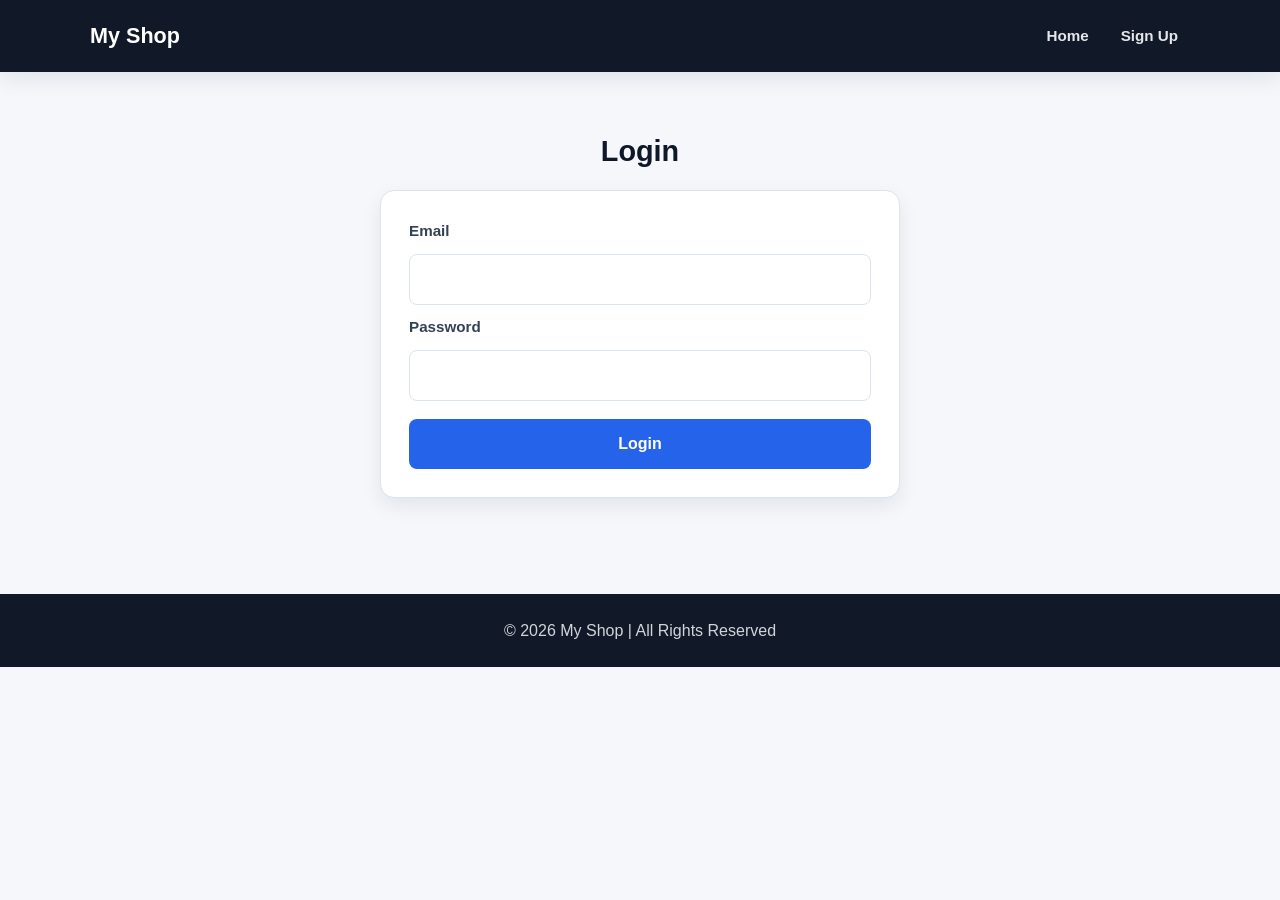
==== commit ef6f1dba: "second" ====
--- a/login.html
+++ b/login.html
@@ -21,50 +21,16 @@
 
 <section class="auth">
     <h2>Login</h2>
-    <p class="auth-intro">Welcome back. Sign in to continue shopping, checking orders, and saving your favorite finds.</p>
 
-    <div class="auth-layout">
-        <div class="auth-main">
-            <form>
-                <label>Email</label>
-                <input type="email" placeholder="you@example.com" required>
+    <form>
+        <label>Email</label>
+        <input type="email" required>
 
-                <label>Password</label>
-                <input type="password" placeholder="Enter your password" required>
+        <label>Password</label>
+        <input type="password" required>
 
-                <div class="auth-row">
-                    <label class="remember-choice">
-                        <input type="checkbox">
-                        <span>Remember me</span>
-                    </label>
-                    <a href="signup.html">Forgot password?</a>
-                </div>
-
-                <button type="submit">Login</button>
-
-                <div class="auth-switch">
-                    <span>New to My Shop?</span>
-                    <a href="signup.html">Create an account</a>
-                </div>
-            </form>
-
-            <div class="auth-hint">
-                <h3>Kind hint</h3>
-                <p>Use a strong password with at least 8 characters, a number, and a mix of upper and lower case letters.</p>
-            </div>
-        </div>
-
-        <div class="auth-side">
-            <span class="auth-badge">My Shop info</span>
-            <h3>Shop with simple account access</h3>
-            <p>Log in to view your shopping details and continue exploring products from where you stopped.</p>
-            <ul>
-                <li>Keep your account details private</li>
-                <li>Use a secure password every time</li>
-                <li>Check your email before signing in</li>
-            </ul>
-        </div>
-    </div>
+        <button type="submit">Login</button>
+    </form>
 </section>
 
 <footer>
--- a/style.css
+++ b/style.css
@@ -254,31 +254,9 @@
   max-width: 520px;
 }
 
-.auth {
-  max-width: 920px;
-}
-
 .contact h2,
 .auth h2 {
   text-align: center;
-}
-
-.auth-intro {
-  max-width: 440px;
-  margin: 0 auto 20px;
-  color: var(--color-muted);
-  text-align: center;
-}
-
-.auth-layout {
-  display: grid;
-  grid-template-columns: minmax(0, 1.08fr) minmax(240px, 0.92fr);
-  align-items: stretch;
-  gap: 24px;
-}
-
-.auth-main {
-  min-width: 0;
 }
 
 .contact form,
@@ -293,68 +271,6 @@
   box-shadow: var(--shadow-sm);
 }
 
-.auth-side {
-  display: flex;
-  flex-direction: column;
-  justify-content: center;
-  min-height: 100%;
-  padding: 28px;
-  border: 1px solid #bfdbfe;
-  border-radius: var(--radius-md);
-  background: #eff6ff;
-  box-shadow: var(--shadow-sm);
-}
-
-.auth-side h3 {
-  margin-bottom: 10px;
-  color: #1e3a8a;
-  font-size: 1.35rem;
-  line-height: 1.25;
-}
-
-.auth-side p {
-  margin-bottom: 16px;
-  color: #475569;
-}
-
-.auth-side ul {
-  display: grid;
-  gap: 10px;
-  margin: 0;
-  padding: 0;
-  list-style: none;
-}
-
-.auth-side li {
-  position: relative;
-  padding-left: 22px;
-  color: #334155;
-  font-weight: 700;
-}
-
-.auth-side li::before {
-  position: absolute;
-  top: 0.52em;
-  left: 0;
-  width: 8px;
-  height: 8px;
-  border-radius: 50%;
-  background: var(--color-primary);
-  content: "";
-}
-
-.auth-badge {
-  align-self: flex-start;
-  margin-bottom: 14px;
-  padding: 5px 10px;
-  border-radius: 999px;
-  color: #1e3a8a;
-  background: #dbeafe;
-  font-size: 0.78rem;
-  font-weight: 800;
-  text-transform: uppercase;
-}
-
 label {
   color: #334155;
   font-size: 0.95rem;
@@ -371,12 +287,6 @@
   font: inherit;
   background: #ffffff;
   transition: border-color 0.2s ease, box-shadow 0.2s ease;
-}
-
-input[type="checkbox"] {
-  width: auto;
-  margin: 0;
-  accent-color: var(--color-primary);
 }
 
 textarea {
@@ -410,80 +320,6 @@
   transform: translateY(-1px);
 }
 
-.auth-row,
-.auth-switch {
-  display: flex;
-  align-items: center;
-  justify-content: space-between;
-  gap: 12px;
-  color: var(--color-muted);
-  font-size: 0.92rem;
-}
-
-.auth-row {
-  margin-top: 2px;
-}
-
-.remember-choice {
-  display: inline-flex;
-  align-items: center;
-  gap: 8px;
-  color: var(--color-muted);
-  font-weight: 600;
-}
-
-.auth-row a,
-.auth-switch a {
-  color: var(--color-primary);
-  font-weight: 800;
-  text-decoration: none;
-}
-
-.auth-row a:hover,
-.auth-row a:focus,
-.auth-switch a:hover,
-.auth-switch a:focus {
-  color: var(--color-primary-dark);
-  text-decoration: underline;
-}
-
-.auth-switch {
-  justify-content: center;
-  flex-wrap: wrap;
-  margin-top: 10px;
-  padding-top: 16px;
-  border-top: 1px solid var(--color-border);
-}
-
-.field-hint {
-  margin: -2px 0 4px;
-  color: var(--color-muted);
-  font-size: 0.88rem;
-  line-height: 1.45;
-}
-
-.auth-hint {
-  margin-top: 18px;
-  padding: 18px 20px;
-  border: 1px solid #bfdbfe;
-  border-left: 4px solid var(--color-primary);
-  border-radius: var(--radius-sm);
-  background: #eff6ff;
-  box-shadow: var(--shadow-sm);
-}
-
-.auth-hint h3 {
-  margin-bottom: 6px;
-  color: #1e3a8a;
-  font-size: 1rem;
-}
-
-.auth-hint p {
-  margin-bottom: 0;
-  color: #334155;
-  font-size: 0.95rem;
-}
-
 /* =========================
    Footer
 ========================= */
@@ -537,10 +373,6 @@
   .product-grid {
     grid-template-columns: repeat(2, minmax(0, 1fr));
   }
-
-  .auth-layout {
-    grid-template-columns: 1fr;
-  }
 }
 
 @media (max-width: 560px) {
@@ -572,9 +404,4 @@
   .auth form {
     padding: 20px;
   }
-
-  .auth-row {
-    align-items: flex-start;
-    flex-direction: column;
-  }
-}
+}
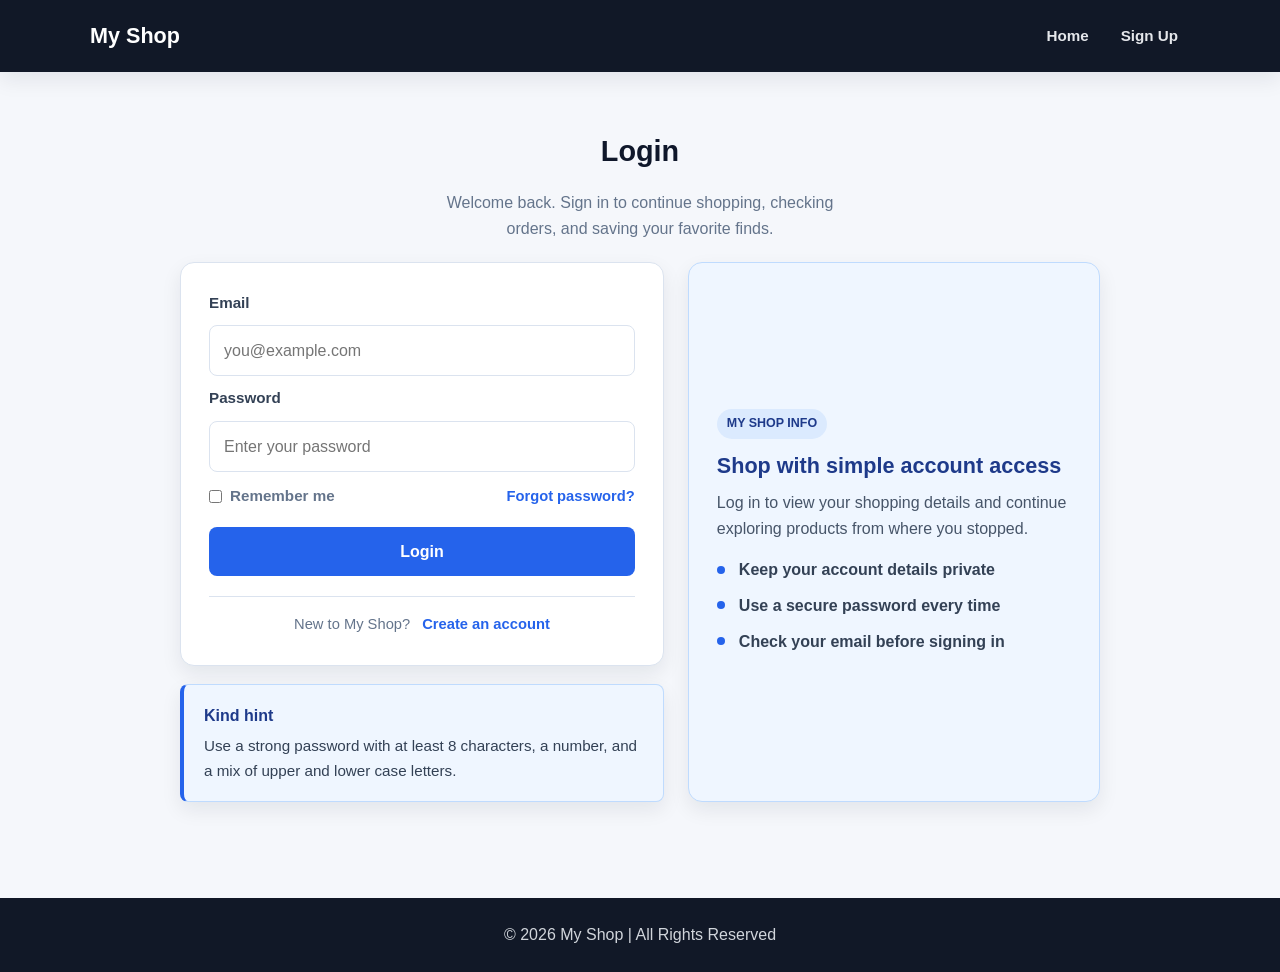
==== commit 80f154ee: "Merge branch 'main' of https://github.com/kunalc078393-cloud/Kharido-E-commerce-site" ====
--- a/login.html
+++ b/login.html
@@ -21,16 +21,50 @@
 
 <section class="auth">
     <h2>Login</h2>
+    <p class="auth-intro">Welcome back. Sign in to continue shopping, checking orders, and saving your favorite finds.</p>
 
-    <form>
-        <label>Email</label>
-        <input type="email" required>
+    <div class="auth-layout">
+        <div class="auth-main">
+            <form>
+                <label>Email</label>
+                <input type="email" placeholder="you@example.com" required>
 
-        <label>Password</label>
-        <input type="password" required>
+                <label>Password</label>
+                <input type="password" placeholder="Enter your password" required>
 
-        <button type="submit">Login</button>
-    </form>
+                <div class="auth-row">
+                    <label class="remember-choice">
+                        <input type="checkbox">
+                        <span>Remember me</span>
+                    </label>
+                    <a href="signup.html">Forgot password?</a>
+                </div>
+
+                <button type="submit">Login</button>
+
+                <div class="auth-switch">
+                    <span>New to My Shop?</span>
+                    <a href="signup.html">Create an account</a>
+                </div>
+            </form>
+
+            <div class="auth-hint">
+                <h3>Kind hint</h3>
+                <p>Use a strong password with at least 8 characters, a number, and a mix of upper and lower case letters.</p>
+            </div>
+        </div>
+
+        <div class="auth-side">
+            <span class="auth-badge">My Shop info</span>
+            <h3>Shop with simple account access</h3>
+            <p>Log in to view your shopping details and continue exploring products from where you stopped.</p>
+            <ul>
+                <li>Keep your account details private</li>
+                <li>Use a secure password every time</li>
+                <li>Check your email before signing in</li>
+            </ul>
+        </div>
+    </div>
 </section>
 
 <footer>
--- a/style.css
+++ b/style.css
@@ -254,9 +254,31 @@
   max-width: 520px;
 }
 
+.auth {
+  max-width: 920px;
+}
+
 .contact h2,
 .auth h2 {
   text-align: center;
+}
+
+.auth-intro {
+  max-width: 440px;
+  margin: 0 auto 20px;
+  color: var(--color-muted);
+  text-align: center;
+}
+
+.auth-layout {
+  display: grid;
+  grid-template-columns: minmax(0, 1.08fr) minmax(240px, 0.92fr);
+  align-items: stretch;
+  gap: 24px;
+}
+
+.auth-main {
+  min-width: 0;
 }
 
 .contact form,
@@ -271,6 +293,68 @@
   box-shadow: var(--shadow-sm);
 }
 
+.auth-side {
+  display: flex;
+  flex-direction: column;
+  justify-content: center;
+  min-height: 100%;
+  padding: 28px;
+  border: 1px solid #bfdbfe;
+  border-radius: var(--radius-md);
+  background: #eff6ff;
+  box-shadow: var(--shadow-sm);
+}
+
+.auth-side h3 {
+  margin-bottom: 10px;
+  color: #1e3a8a;
+  font-size: 1.35rem;
+  line-height: 1.25;
+}
+
+.auth-side p {
+  margin-bottom: 16px;
+  color: #475569;
+}
+
+.auth-side ul {
+  display: grid;
+  gap: 10px;
+  margin: 0;
+  padding: 0;
+  list-style: none;
+}
+
+.auth-side li {
+  position: relative;
+  padding-left: 22px;
+  color: #334155;
+  font-weight: 700;
+}
+
+.auth-side li::before {
+  position: absolute;
+  top: 0.52em;
+  left: 0;
+  width: 8px;
+  height: 8px;
+  border-radius: 50%;
+  background: var(--color-primary);
+  content: "";
+}
+
+.auth-badge {
+  align-self: flex-start;
+  margin-bottom: 14px;
+  padding: 5px 10px;
+  border-radius: 999px;
+  color: #1e3a8a;
+  background: #dbeafe;
+  font-size: 0.78rem;
+  font-weight: 800;
+  text-transform: uppercase;
+}
+
 label {
   color: #334155;
   font-size: 0.95rem;
@@ -287,6 +371,12 @@
   font: inherit;
   background: #ffffff;
   transition: border-color 0.2s ease, box-shadow 0.2s ease;
+}
+
+input[type="checkbox"] {
+  width: auto;
+  margin: 0;
+  accent-color: var(--color-primary);
 }
 
 textarea {
@@ -320,6 +410,80 @@
   transform: translateY(-1px);
 }
 
+.auth-row,
+.auth-switch {
+  display: flex;
+  align-items: center;
+  justify-content: space-between;
+  gap: 12px;
+  color: var(--color-muted);
+  font-size: 0.92rem;
+}
+
+.auth-row {
+  margin-top: 2px;
+}
+
+.remember-choice {
+  display: inline-flex;
+  align-items: center;
+  gap: 8px;
+  color: var(--color-muted);
+  font-weight: 600;
+}
+
+.auth-row a,
+.auth-switch a {
+  color: var(--color-primary);
+  font-weight: 800;
+  text-decoration: none;
+}
+
+.auth-row a:hover,
+.auth-row a:focus,
+.auth-switch a:hover,
+.auth-switch a:focus {
+  color: var(--color-primary-dark);
+  text-decoration: underline;
+}
+
+.auth-switch {
+  justify-content: center;
+  flex-wrap: wrap;
+  margin-top: 10px;
+  padding-top: 16px;
+  border-top: 1px solid var(--color-border);
+}
+
+.field-hint {
+  margin: -2px 0 4px;
+  color: var(--color-muted);
+  font-size: 0.88rem;
+  line-height: 1.45;
+}
+
+.auth-hint {
+  margin-top: 18px;
+  padding: 18px 20px;
+  border: 1px solid #bfdbfe;
+  border-left: 4px solid var(--color-primary);
+  border-radius: var(--radius-sm);
+  background: #eff6ff;
+  box-shadow: var(--shadow-sm);
+}
+
+.auth-hint h3 {
+  margin-bottom: 6px;
+  color: #1e3a8a;
+  font-size: 1rem;
+}
+
+.auth-hint p {
+  margin-bottom: 0;
+  color: #334155;
+  font-size: 0.95rem;
+}
+
 /* =========================
    Footer
 ========================= */
@@ -373,6 +537,10 @@
   .product-grid {
     grid-template-columns: repeat(2, minmax(0, 1fr));
   }
+
+  .auth-layout {
+    grid-template-columns: 1fr;
+  }
 }
 
 @media (max-width: 560px) {
@@ -404,4 +572,9 @@
   .auth form {
     padding: 20px;
   }
-}
+
+  .auth-row {
+    align-items: flex-start;
+    flex-direction: column;
+  }
+}
